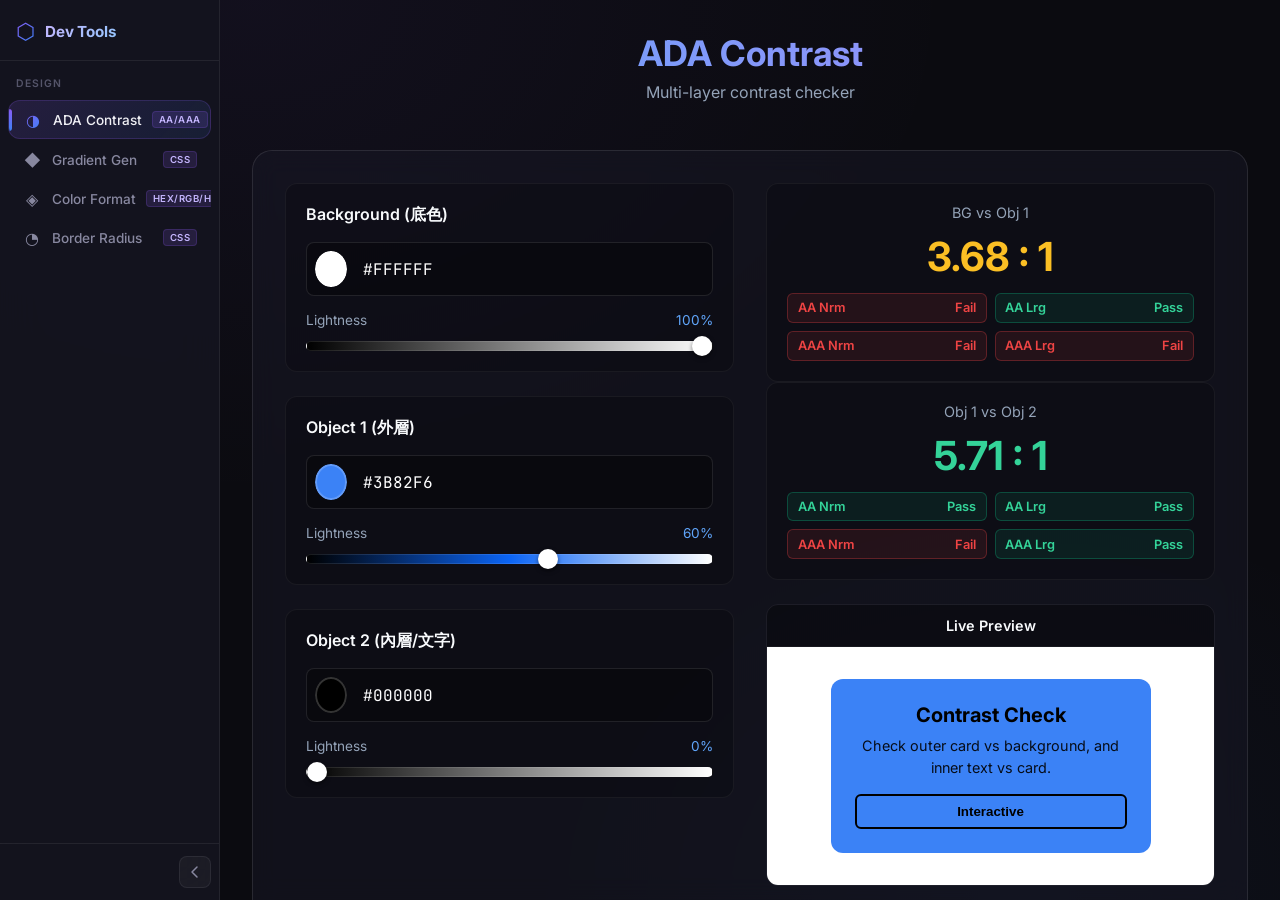
==== index.html @ 8259a1a2 "feat: Border Radius Editor - 4-corner editor with presets, link toggle, CSS output" ====
<!DOCTYPE html>
<html lang="zh-Hant">
<head>
  <meta charset="UTF-8">
  <meta name="viewport" content="width=device-width, initial-scale=1.0">
  <title>Dev Tools Hub</title>
  <meta name="description" content="開發者工具集合：ADA 對比度檢查、CSS 漸層產生器等實用工具">
  <link rel="preconnect" href="https://fonts.googleapis.com">
  <link rel="preconnect" href="https://fonts.gstatic.com" crossorigin>
  <link href="https://fonts.googleapis.com/css2?family=Inter:wght@400;500;600;700&family=JetBrains+Mono:wght@400;500&display=swap" rel="stylesheet">
  <link rel="stylesheet" href="style.css">
</head>
<body>
  <div class="layout">
    <!-- Sidebar -->
    <aside class="sidebar" id="sidebar">
      <div class="sidebar__brand">
        <span class="sidebar__brand-icon">⬡</span>
        <span class="sidebar__brand-name">Dev Tools</span>
      </div>

      <nav class="sidebar__nav" role="navigation" aria-label="工具選單">
        <div class="sidebar__section-label">Design</div>
        <button class="nav-item nav-item--active" data-tool="ada-contrast" role="tab" aria-selected="true">
          <span class="nav-item__icon">◑</span>
          <span class="nav-item__label">ADA Contrast</span>
          <span class="nav-item__badge">AA/AAA</span>
        </button>
        <button class="nav-item" data-tool="linear-gradient" role="tab" aria-selected="false">
          <span class="nav-item__icon">◆</span>
          <span class="nav-item__label">Gradient Gen</span>
          <span class="nav-item__badge">CSS</span>
        </button>
        <button class="nav-item" data-tool="color-format" role="tab" aria-selected="false">
          <span class="nav-item__icon">◈</span>
          <span class="nav-item__label">Color Format</span>
          <span class="nav-item__badge">HEX/RGB/HSL</span>
        </button>
        <button class="nav-item" data-tool="border-radius" role="tab" aria-selected="false">
          <span class="nav-item__icon">◔</span>
          <span class="nav-item__label">Border Radius</span>
          <span class="nav-item__badge">CSS</span>
        </button>
      </nav>

      <div class="sidebar__footer">
        <button class="sidebar__toggle" id="sidebar-toggle" title="收合側邊欄">
          <svg width="16" height="16" viewBox="0 0 16 16" fill="none">
            <path d="M10 3L5 8l5 5" stroke="currentColor" stroke-width="1.5" stroke-linecap="round" stroke-linejoin="round"/>
          </svg>
        </button>
      </div>
    </aside>

    <!-- Main Content -->
    <main class="main-content" id="main-content">
      <!-- Ada Contrast Tool -->
      <section class="tool-panel" id="panel-ada-contrast" role="tabpanel">
        <div id="ada-app"></div>
      </section>

      <!-- Linear Gradient Tool -->
      <section class="tool-panel hidden" id="panel-linear-gradient" role="tabpanel">
        <div id="gradient-app"></div>
      </section>

      <!-- Color Format Tool -->
      <section class="tool-panel hidden" id="panel-color-format" role="tabpanel">
        <div id="color-app"></div>
      </section>

      <!-- Border Radius Tool -->
      <section class="tool-panel hidden" id="panel-border-radius" role="tabpanel">
        <div id="border-radius-app"></div>
      </section>
    </main>
  </div>

  <script src="tools/ada-contrast.js"></script>
  <script src="tools/linear-gradient.js"></script>
  <script src="tools/color-format.js?v=20260414"></script>
  <script src="tools/border-radius.js"></script>
  <script src="app.js"></script>
</body>
</html>
---- style.css ----
/* ========================================
   CSS Variables & Reset
   ======================================== */
:root {
  --sidebar-width: 220px;
  --sidebar-collapsed-width: 64px;

  --bg-primary: #0b0b10;
  --bg-secondary: #13131c;
  --bg-card: rgba(20, 20, 32, 0.9);
  --bg-glass: rgba(255, 255, 255, 0.04);
  --bg-glass-hover: rgba(255, 255, 255, 0.07);

  --border-color: rgba(255, 255, 255, 0.07);
  --border-active: rgba(139, 92, 246, 0.5);

  --text-primary: #f0f0f5;
  --text-secondary: #8888a0;
  --text-muted: #55556a;

  --accent: #8b5cf6;
  --accent-glow: rgba(139, 92, 246, 0.2);
  --accent-2: #3b82f6;

  --radius-sm: 8px;
  --radius-md: 12px;
  --radius-lg: 16px;
  --radius-xl: 20px;

  --font-sans: 'Inter', -apple-system, BlinkMacSystemFont, sans-serif;
  --font-mono: 'JetBrains Mono', 'SF Mono', monospace;
  --transition: 0.2s cubic-bezier(0.4, 0, 0.2, 1);

  --sidebar-transition: 0.3s cubic-bezier(0.4, 0, 0.2, 1);
}

*, *::before, *::after {
  margin: 0;
  padding: 0;
  box-sizing: border-box;
}

html {
  font-size: 16px;
  -webkit-font-smoothing: antialiased;
}

body {
  font-family: var(--font-sans);
  background: var(--bg-primary);
  color: var(--text-primary);
  min-height: 100dvh;
  overflow: hidden;
  background-image:
    radial-gradient(ellipse 700px 500px at 20% 0%, rgba(139, 92, 246, 0.06), transparent),
    radial-gradient(ellipse 500px 400px at 80% 100%, rgba(59, 130, 246, 0.05), transparent);
}

/* ========================================
   Layout
   ======================================== */
.layout {
  display: flex;
  height: 100dvh;
  overflow: hidden;
}

/* ========================================
   Sidebar
   ======================================== */
.sidebar {
  width: var(--sidebar-width);
  flex-shrink: 0;
  background: var(--bg-card);
  border-right: 1px solid var(--border-color);
  display: flex;
  flex-direction: column;
  transition: width var(--sidebar-transition);
  overflow: hidden;
  backdrop-filter: blur(20px);
  position: relative;
  z-index: 10;
}

.sidebar.collapsed {
  width: var(--sidebar-collapsed-width);
}

/* Brand */
.sidebar__brand {
  display: flex;
  align-items: center;
  gap: 10px;
  padding: 20px 16px 18px;
  border-bottom: 1px solid var(--border-color);
  white-space: nowrap;
  overflow: hidden;
}

.sidebar__brand-icon {
  font-size: 1.4rem;
  flex-shrink: 0;
  background: linear-gradient(135deg, var(--accent), var(--accent-2));
  -webkit-background-clip: text;
  -webkit-text-fill-color: transparent;
  background-clip: text;
  line-height: 1;
}

.sidebar__brand-name {
  font-size: 0.95rem;
  font-weight: 700;
  letter-spacing: -0.01em;
  background: linear-gradient(135deg, #c4b5fd, #93c5fd);
  -webkit-background-clip: text;
  -webkit-text-fill-color: transparent;
  background-clip: text;
  transition: opacity var(--sidebar-transition);
}

.sidebar.collapsed .sidebar__brand-name {
  opacity: 0;
  pointer-events: none;
}

/* Nav */
.sidebar__nav {
  flex: 1;
  padding: 16px 8px;
  display: flex;
  flex-direction: column;
  gap: 2px;
  overflow: hidden;
}

.sidebar__section-label {
  font-size: 0.65rem;
  font-weight: 600;
  text-transform: uppercase;
  letter-spacing: 0.1em;
  color: var(--text-muted);
  padding: 0 8px 8px;
  white-space: nowrap;
  transition: opacity var(--sidebar-transition);
}

.sidebar.collapsed .sidebar__section-label {
  opacity: 0;
}

.nav-item {
  display: flex;
  align-items: center;
  gap: 10px;
  padding: 10px 14px;
  border: none;
  border-radius: var(--radius-md);
  background: transparent;
  color: var(--text-secondary);
  font-family: var(--font-sans);
  font-size: 0.85rem;
  font-weight: 500;
  cursor: pointer;
  text-align: left;
  transition: all var(--transition);
  white-space: nowrap;
  overflow: hidden;
  position: relative;
  width: 100%;
}

.nav-item:hover {
  color: var(--text-primary);
  background: var(--bg-glass-hover);
}

.nav-item--active {
  color: var(--text-primary);
  background: linear-gradient(135deg, rgba(139, 92, 246, 0.15), rgba(59, 130, 246, 0.1));
  border: 1px solid rgba(139, 92, 246, 0.2);
}

.nav-item--active::before {
  content: '';
  position: absolute;
  left: 0;
  top: 20%;
  height: 60%;
  width: 3px;
  background: linear-gradient(180deg, var(--accent), var(--accent-2));
  border-radius: 0 3px 3px 0;
}

.nav-item__icon {
  font-size: 1rem;
  flex-shrink: 0;
  width: 20px;
  text-align: center;
  line-height: 1;
}

.nav-item--active .nav-item__icon {
  background: linear-gradient(135deg, var(--accent), var(--accent-2));
  -webkit-background-clip: text;
  -webkit-text-fill-color: transparent;
  background-clip: text;
}

.nav-item__label {
  flex: 1;
  transition: opacity var(--sidebar-transition);
}

.sidebar.collapsed .nav-item__label {
  opacity: 0;
}

.nav-item__badge {
  font-size: 0.6rem;
  font-weight: 600;
  padding: 2px 6px;
  border-radius: 4px;
  background: rgba(139, 92, 246, 0.15);
  color: #c4b5fd;
  border: 1px solid rgba(139, 92, 246, 0.2);
  letter-spacing: 0.05em;
  flex-shrink: 0;
  transition: opacity var(--sidebar-transition);
}

.sidebar.collapsed .nav-item__badge {
  opacity: 0;
}

/* Tooltip for collapsed state */
.sidebar.collapsed .nav-item {
  /* Let flex layout handle the left-centering inherently via changed padding so overflow pushed right instead of left */
}

/* Footer */
.sidebar__footer {
  padding: 12px 8px;
  border-top: 1px solid var(--border-color);
  display: flex;
  justify-content: flex-end;
}

.sidebar.collapsed .sidebar__footer {
  justify-content: center;
}

.sidebar__toggle {
  display: flex;
  align-items: center;
  justify-content: center;
  width: 32px;
  height: 32px;
  border: 1px solid var(--border-color);
  border-radius: var(--radius-sm);
  background: var(--bg-glass);
  color: var(--text-secondary);
  cursor: pointer;
  transition: all var(--transition);
}

.sidebar__toggle:hover {
  color: var(--accent);
  border-color: var(--accent);
  background: var(--accent-glow);
}

.sidebar__toggle svg {
  transition: transform var(--sidebar-transition);
}

.sidebar.collapsed .sidebar__toggle svg {
  transform: rotate(180deg);
}

/* ========================================
   Main Content
   ======================================== */
.main-content {
  flex: 1;
  overflow: hidden;
  position: relative;
}

.tool-panel {
  position: absolute;
  inset: 0;
  overflow-y: auto;
  overflow-x: hidden;
  animation: fadeIn 0.25s ease;
}

.tool-panel.hidden {
  display: none;
}

@keyframes fadeIn {
  from { opacity: 0; transform: translateY(6px); }
  to   { opacity: 1; transform: translateY(0); }
}

/* ========================================
   Hidden
   ======================================== */
.hidden {
  display: none !important;
}

/* ========================================
   Scrollbar
   ======================================== */
::-webkit-scrollbar {
  width: 6px;
}
::-webkit-scrollbar-track {
  background: transparent;
}
::-webkit-scrollbar-thumb {
  background: rgba(255,255,255,0.1);
  border-radius: 3px;
}
::-webkit-scrollbar-thumb:hover {
  background: rgba(255,255,255,0.2);
}

/* ========================================
   Responsive
   ======================================== */
@media (max-width: 640px) {
  .sidebar {
    width: var(--sidebar-collapsed-width);
  }
  .sidebar__brand-name,
  .sidebar__section-label,
  .nav-item__label,
  .nav-item__badge {
    display: none;
  }
  .nav-item {
    justify-content: center;
  }
  .sidebar__footer {
    justify-content: center;
  }
}
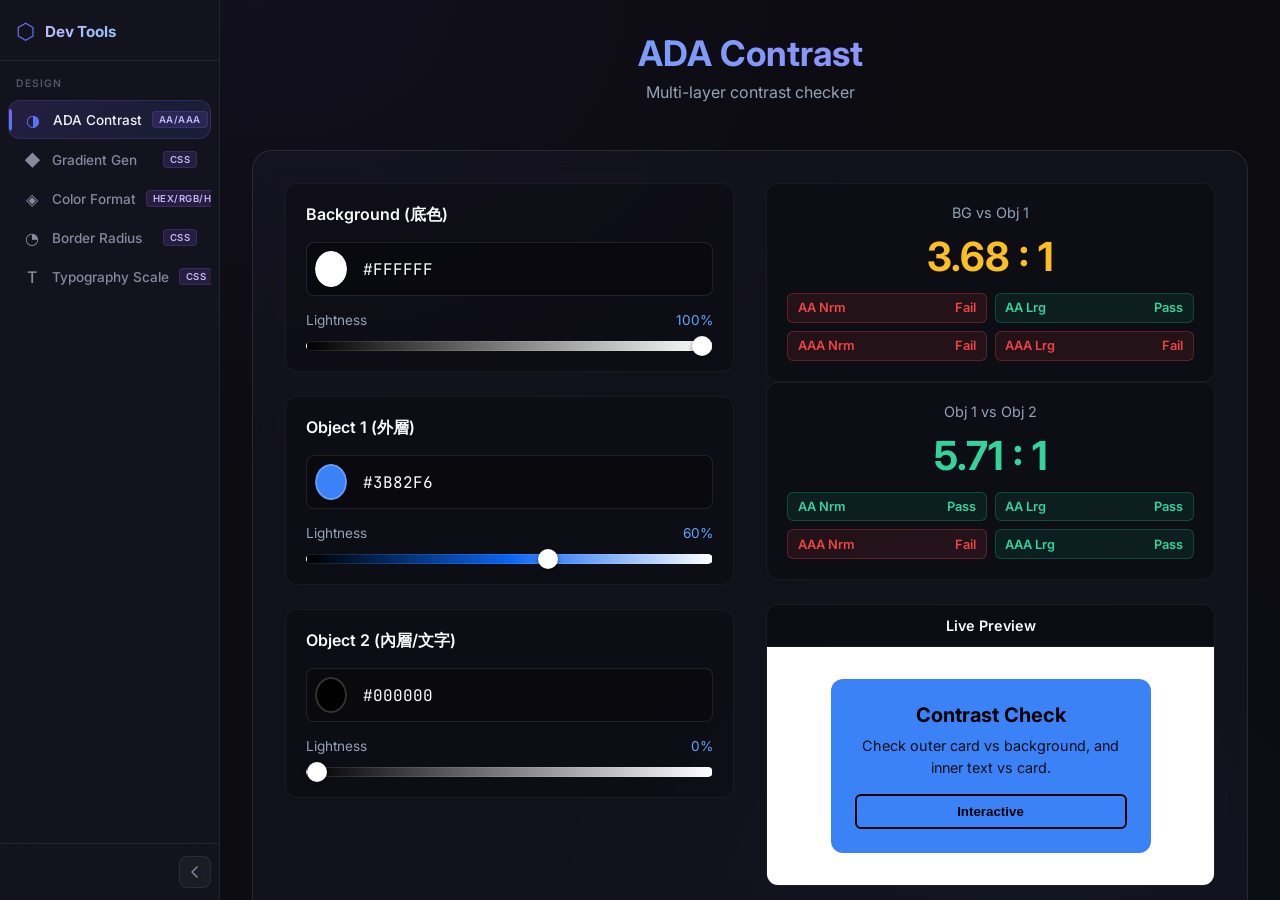
==== commit f4448aea: "feat: Typography Scale Generator - modular scale, ratio selector, CSS output" ====
--- a/index.html
+++ b/index.html
@@ -41,6 +41,11 @@
           <span class="nav-item__label">Border Radius</span>
           <span class="nav-item__badge">CSS</span>
         </button>
+        <button class="nav-item" data-tool="typography-scale" role="tab" aria-selected="false">
+          <span class="nav-item__icon">T</span>
+          <span class="nav-item__label">Typography Scale</span>
+          <span class="nav-item__badge">CSS</span>
+        </button>
       </nav>
 
       <div class="sidebar__footer">
@@ -73,6 +78,11 @@
       <section class="tool-panel hidden" id="panel-border-radius" role="tabpanel">
         <div id="border-radius-app"></div>
       </section>
+
+      <!-- Typography Scale Tool -->
+      <section class="tool-panel hidden" id="panel-typography-scale" role="tabpanel">
+        <div id="typography-scale-app"></div>
+      </section>
     </main>
   </div>
 
@@ -80,6 +90,7 @@
   <script src="tools/linear-gradient.js"></script>
   <script src="tools/color-format.js?v=20260414"></script>
   <script src="tools/border-radius.js"></script>
+  <script src="tools/typography-scale.js"></script>
   <script src="app.js"></script>
 </body>
 </html>
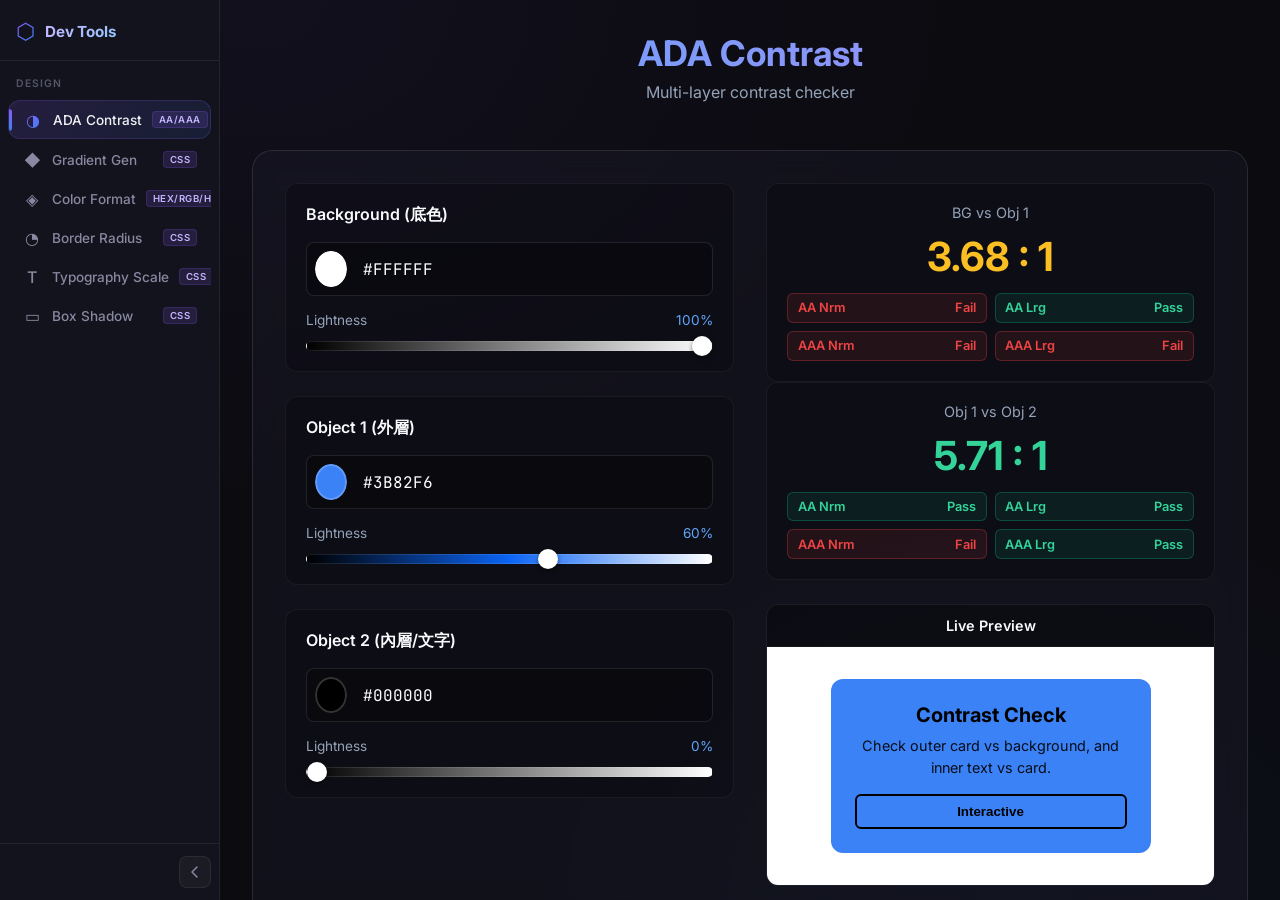
==== commit e97cf945: "feat: Box Shadow Generator - multi-layer shadows, 6 presets, inline controls, CSS output" ====
--- a/index.html
+++ b/index.html
@@ -46,6 +46,11 @@
           <span class="nav-item__label">Typography Scale</span>
           <span class="nav-item__badge">CSS</span>
         </button>
+        <button class="nav-item" data-tool="box-shadow" role="tab" aria-selected="false">
+          <span class="nav-item__icon">▭</span>
+          <span class="nav-item__label">Box Shadow</span>
+          <span class="nav-item__badge">CSS</span>
+        </button>
       </nav>
 
       <div class="sidebar__footer">
@@ -83,6 +88,11 @@
       <section class="tool-panel hidden" id="panel-typography-scale" role="tabpanel">
         <div id="typography-scale-app"></div>
       </section>
+
+      <!-- Box Shadow Tool -->
+      <section class="tool-panel hidden" id="panel-box-shadow" role="tabpanel">
+        <div id="box-shadow-app"></div>
+      </section>
     </main>
   </div>
 
@@ -91,6 +101,7 @@
   <script src="tools/color-format.js?v=20260414"></script>
   <script src="tools/border-radius.js"></script>
   <script src="tools/typography-scale.js"></script>
+  <script src="tools/box-shadow.js"></script>
   <script src="app.js"></script>
 </body>
 </html>
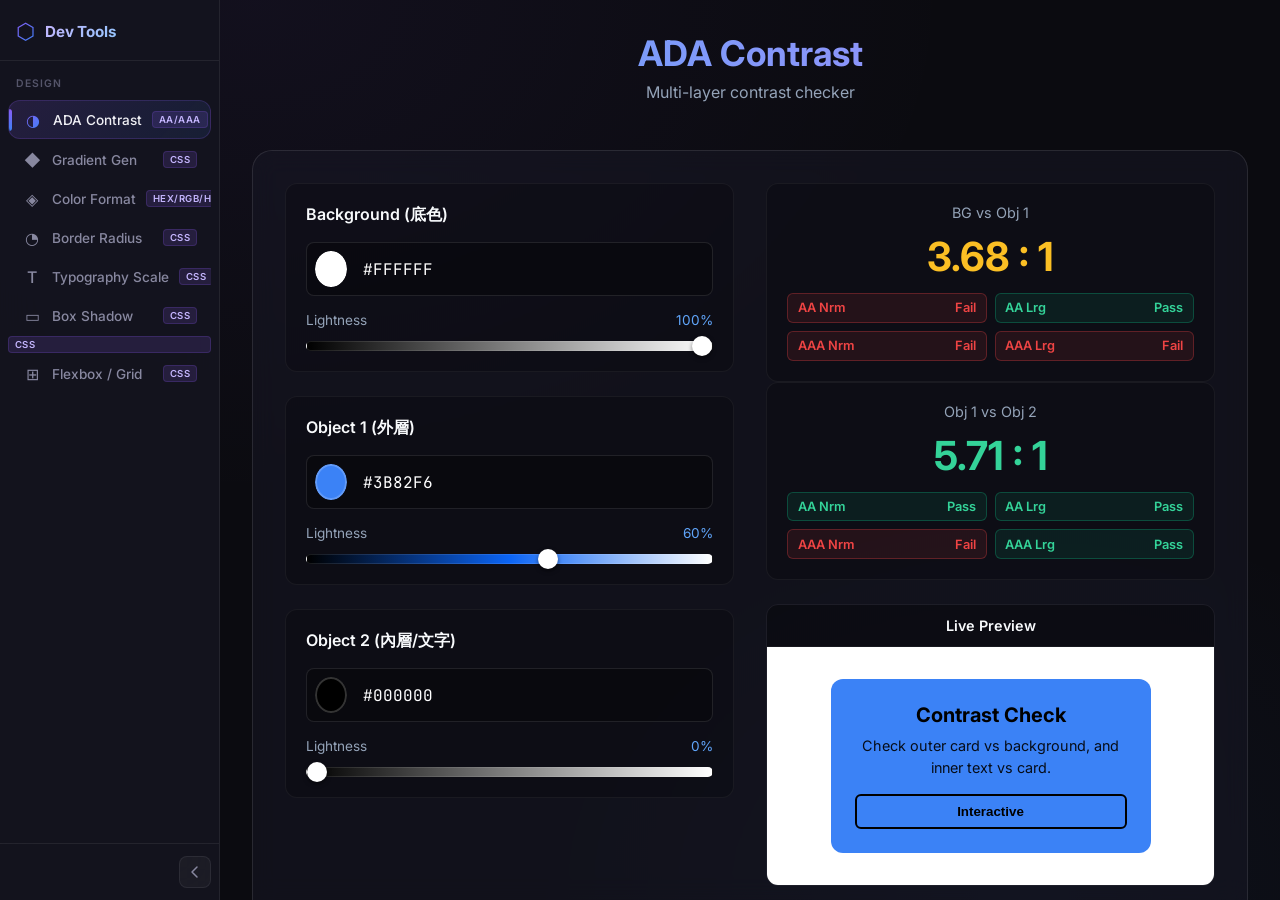
==== commit 12d0f0e0: "feat: Flexbox & Grid Generator - mode switch, container controls, item count, CSS output" ====
--- a/index.html
+++ b/index.html
@@ -51,6 +51,13 @@
           <span class="nav-item__label">Box Shadow</span>
           <span class="nav-item__badge">CSS</span>
         </button>
+          <span class="nav-item__badge">CSS</span>
+        </button>
+        <button class="nav-item" data-tool="flexbox-grid" role="tab" aria-selected="false">
+          <span class="nav-item__icon">⊞</span>
+          <span class="nav-item__label">Flexbox / Grid</span>
+          <span class="nav-item__badge">CSS</span>
+        </button>
       </nav>
 
       <div class="sidebar__footer">
@@ -93,6 +100,11 @@
       <section class="tool-panel hidden" id="panel-box-shadow" role="tabpanel">
         <div id="box-shadow-app"></div>
       </section>
+
+      <!-- Flexbox/Grid Tool -->
+      <section class="tool-panel hidden" id="panel-flexbox-grid" role="tabpanel">
+        <div id="flexbox-grid-app"></div>
+      </section>
     </main>
   </div>
 
@@ -102,6 +114,7 @@
   <script src="tools/border-radius.js"></script>
   <script src="tools/typography-scale.js"></script>
   <script src="tools/box-shadow.js"></script>
+  <script src="tools/flexbox-grid.js"></script>
   <script src="app.js"></script>
 </body>
 </html>
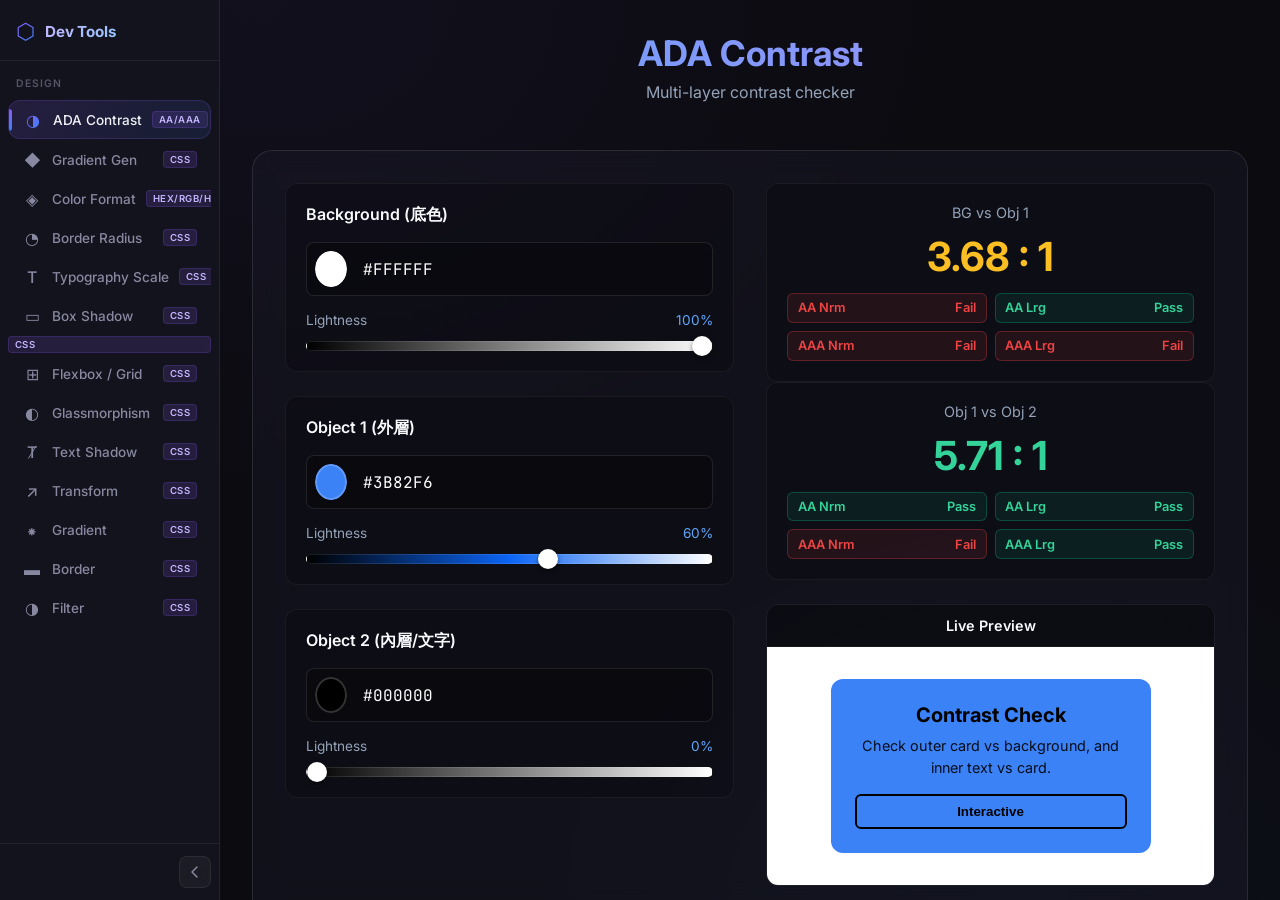
==== commit c8d481be: "feat: 6 new tools - Glassmorphism, Text Shadow, Transform, Gradient, Border, Filter" ====
--- a/index.html
+++ b/index.html
@@ -58,6 +58,36 @@
           <span class="nav-item__label">Flexbox / Grid</span>
           <span class="nav-item__badge">CSS</span>
         </button>
+        <button class="nav-item" data-tool="glassmorphism" role="tab" aria-selected="false">
+          <span class="nav-item__icon">◐</span>
+          <span class="nav-item__label">Glassmorphism</span>
+          <span class="nav-item__badge">CSS</span>
+        </button>
+        <button class="nav-item" data-tool="text-shadow" role="tab" aria-selected="false">
+          <span class="nav-item__icon">T̸</span>
+          <span class="nav-item__label">Text Shadow</span>
+          <span class="nav-item__badge">CSS</span>
+        </button>
+        <button class="nav-item" data-tool="transform" role="tab" aria-selected="false">
+          <span class="nav-item__icon">↗</span>
+          <span class="nav-item__label">Transform</span>
+          <span class="nav-item__badge">CSS</span>
+        </button>
+        <button class="nav-item" data-tool="gradient-advanced" role="tab" aria-selected="false">
+          <span class="nav-item__icon">⁕</span>
+          <span class="nav-item__label">Gradient</span>
+          <span class="nav-item__badge">CSS</span>
+        </button>
+        <button class="nav-item" data-tool="border" role="tab" aria-selected="false">
+          <span class="nav-item__icon">▬</span>
+          <span class="nav-item__label">Border</span>
+          <span class="nav-item__badge">CSS</span>
+        </button>
+        <button class="nav-item" data-tool="filter" role="tab" aria-selected="false">
+          <span class="nav-item__icon">◑</span>
+          <span class="nav-item__label">Filter</span>
+          <span class="nav-item__badge">CSS</span>
+        </button>
       </nav>
 
       <div class="sidebar__footer">
@@ -105,6 +135,36 @@
       <section class="tool-panel hidden" id="panel-flexbox-grid" role="tabpanel">
         <div id="flexbox-grid-app"></div>
       </section>
+
+      <!-- Glassmorphism Tool -->
+      <section class="tool-panel hidden" id="panel-glassmorphism" role="tabpanel">
+        <div id="glassmorphism-app"></div>
+      </section>
+
+      <!-- Text Shadow Tool -->
+      <section class="tool-panel hidden" id="panel-text-shadow" role="tabpanel">
+        <div id="text-shadow-app"></div>
+      </section>
+
+      <!-- Transform Tool -->
+      <section class="tool-panel hidden" id="panel-transform" role="tabpanel">
+        <div id="transform-app"></div>
+      </section>
+
+      <!-- Gradient Advanced Tool -->
+      <section class="tool-panel hidden" id="panel-gradient-advanced" role="tabpanel">
+        <div id="gradient-advanced-app"></div>
+      </section>
+
+      <!-- Border Tool -->
+      <section class="tool-panel hidden" id="panel-border" role="tabpanel">
+        <div id="border-app"></div>
+      </section>
+
+      <!-- Filter Tool -->
+      <section class="tool-panel hidden" id="panel-filter" role="tabpanel">
+        <div id="filter-app"></div>
+      </section>
     </main>
   </div>
 
@@ -115,6 +175,12 @@
   <script src="tools/typography-scale.js"></script>
   <script src="tools/box-shadow.js"></script>
   <script src="tools/flexbox-grid.js"></script>
+  <script src="tools/glassmorphism.js"></script>
+  <script src="tools/text-shadow.js"></script>
+  <script src="tools/transform.js"></script>
+  <script src="tools/gradient-advanced.js"></script>
+  <script src="tools/border.js"></script>
+  <script src="tools/filter.js"></script>
   <script src="app.js"></script>
 </body>
 </html>
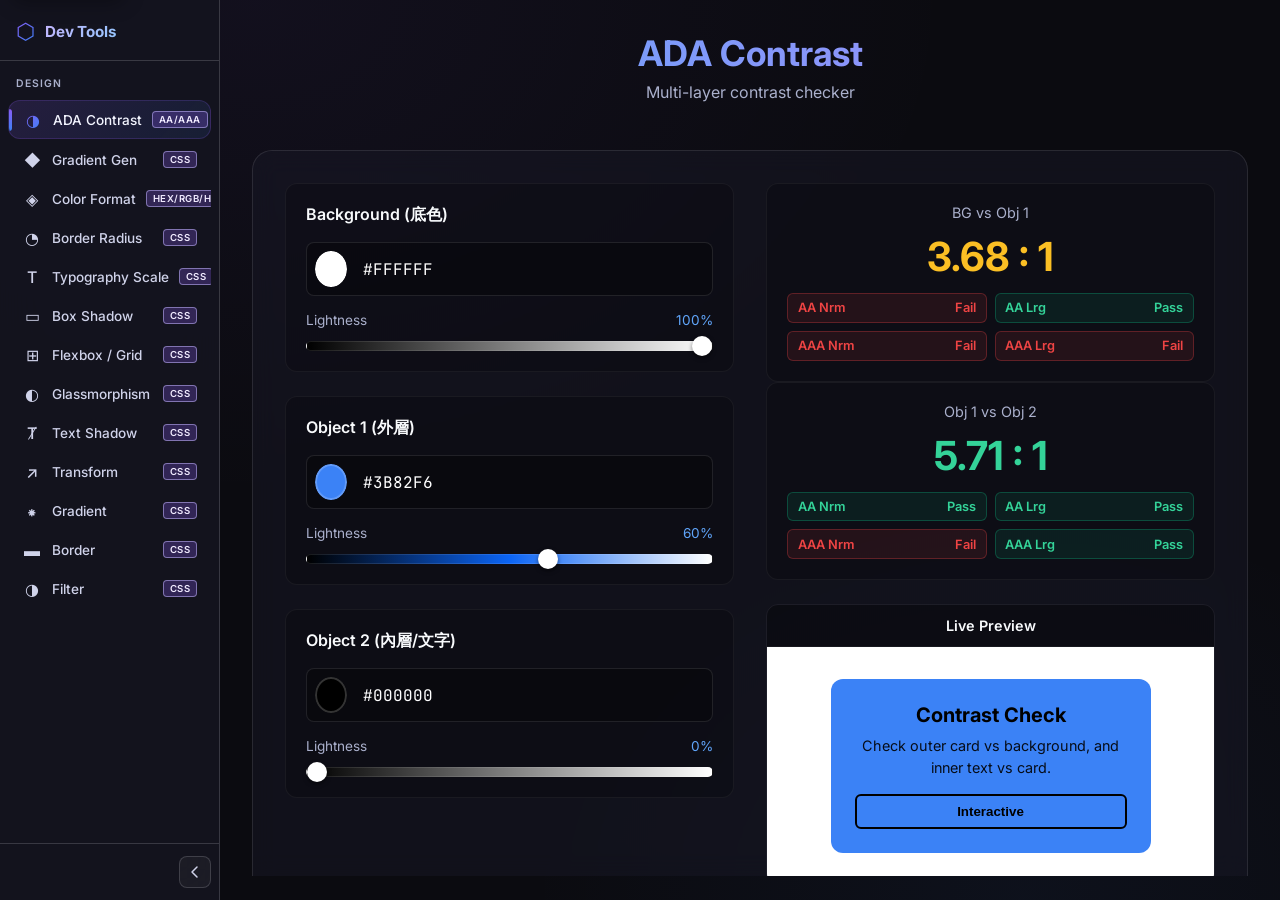
==== commit 9dd80fa1: "feat: WCAG 2.1 AA accessibility overhaul across all 13 tools 第一輪（共用層）：tablist roving tabindex、skip-l" ====
--- a/index.html
+++ b/index.html
@@ -11,6 +11,8 @@
   <link rel="stylesheet" href="style.css">
 </head>
 <body>
+  <a class="skip-link" href="#main-content">跳到主要內容</a>
+  <h1 class="sr-only">Dev Tools Hub 開發工具集合</h1>
   <div class="layout">
     <!-- Sidebar -->
     <aside class="sidebar" id="sidebar">
@@ -19,71 +21,69 @@
         <span class="sidebar__brand-name">Dev Tools</span>
       </div>
 
-      <nav class="sidebar__nav" role="navigation" aria-label="工具選單">
+      <nav class="sidebar__nav" role="tablist" aria-label="工具選單" aria-orientation="vertical">
         <div class="sidebar__section-label">Design</div>
-        <button class="nav-item nav-item--active" data-tool="ada-contrast" role="tab" aria-selected="true">
+        <button class="nav-item nav-item--active" data-tool="ada-contrast" id="tab-ada-contrast" role="tab" aria-selected="true" aria-controls="panel-ada-contrast" tabindex="0">
           <span class="nav-item__icon">◑</span>
           <span class="nav-item__label">ADA Contrast</span>
           <span class="nav-item__badge">AA/AAA</span>
         </button>
-        <button class="nav-item" data-tool="linear-gradient" role="tab" aria-selected="false">
+        <button class="nav-item" data-tool="linear-gradient" id="tab-linear-gradient" role="tab" aria-selected="false" aria-controls="panel-linear-gradient" tabindex="-1">
           <span class="nav-item__icon">◆</span>
           <span class="nav-item__label">Gradient Gen</span>
           <span class="nav-item__badge">CSS</span>
         </button>
-        <button class="nav-item" data-tool="color-format" role="tab" aria-selected="false">
+        <button class="nav-item" data-tool="color-format" id="tab-color-format" role="tab" aria-selected="false" aria-controls="panel-color-format" tabindex="-1">
           <span class="nav-item__icon">◈</span>
           <span class="nav-item__label">Color Format</span>
           <span class="nav-item__badge">HEX/RGB/HSL</span>
         </button>
-        <button class="nav-item" data-tool="border-radius" role="tab" aria-selected="false">
+        <button class="nav-item" data-tool="border-radius" id="tab-border-radius" role="tab" aria-selected="false" aria-controls="panel-border-radius" tabindex="-1">
           <span class="nav-item__icon">◔</span>
           <span class="nav-item__label">Border Radius</span>
           <span class="nav-item__badge">CSS</span>
         </button>
-        <button class="nav-item" data-tool="typography-scale" role="tab" aria-selected="false">
+        <button class="nav-item" data-tool="typography-scale" id="tab-typography-scale" role="tab" aria-selected="false" aria-controls="panel-typography-scale" tabindex="-1">
           <span class="nav-item__icon">T</span>
           <span class="nav-item__label">Typography Scale</span>
           <span class="nav-item__badge">CSS</span>
         </button>
-        <button class="nav-item" data-tool="box-shadow" role="tab" aria-selected="false">
+        <button class="nav-item" data-tool="box-shadow" id="tab-box-shadow" role="tab" aria-selected="false" aria-controls="panel-box-shadow" tabindex="-1">
           <span class="nav-item__icon">▭</span>
           <span class="nav-item__label">Box Shadow</span>
           <span class="nav-item__badge">CSS</span>
         </button>
-          <span class="nav-item__badge">CSS</span>
-        </button>
-        <button class="nav-item" data-tool="flexbox-grid" role="tab" aria-selected="false">
+        <button class="nav-item" data-tool="flexbox-grid" id="tab-flexbox-grid" role="tab" aria-selected="false" aria-controls="panel-flexbox-grid" tabindex="-1">
           <span class="nav-item__icon">⊞</span>
           <span class="nav-item__label">Flexbox / Grid</span>
           <span class="nav-item__badge">CSS</span>
         </button>
-        <button class="nav-item" data-tool="glassmorphism" role="tab" aria-selected="false">
+        <button class="nav-item" data-tool="glassmorphism" id="tab-glassmorphism" role="tab" aria-selected="false" aria-controls="panel-glassmorphism" tabindex="-1">
           <span class="nav-item__icon">◐</span>
           <span class="nav-item__label">Glassmorphism</span>
           <span class="nav-item__badge">CSS</span>
         </button>
-        <button class="nav-item" data-tool="text-shadow" role="tab" aria-selected="false">
+        <button class="nav-item" data-tool="text-shadow" id="tab-text-shadow" role="tab" aria-selected="false" aria-controls="panel-text-shadow" tabindex="-1">
           <span class="nav-item__icon">T̸</span>
           <span class="nav-item__label">Text Shadow</span>
           <span class="nav-item__badge">CSS</span>
         </button>
-        <button class="nav-item" data-tool="transform" role="tab" aria-selected="false">
+        <button class="nav-item" data-tool="transform" id="tab-transform" role="tab" aria-selected="false" aria-controls="panel-transform" tabindex="-1">
           <span class="nav-item__icon">↗</span>
           <span class="nav-item__label">Transform</span>
           <span class="nav-item__badge">CSS</span>
         </button>
-        <button class="nav-item" data-tool="gradient-advanced" role="tab" aria-selected="false">
+        <button class="nav-item" data-tool="gradient-advanced" id="tab-gradient-advanced" role="tab" aria-selected="false" aria-controls="panel-gradient-advanced" tabindex="-1">
           <span class="nav-item__icon">⁕</span>
           <span class="nav-item__label">Gradient</span>
           <span class="nav-item__badge">CSS</span>
         </button>
-        <button class="nav-item" data-tool="border" role="tab" aria-selected="false">
+        <button class="nav-item" data-tool="border" id="tab-border" role="tab" aria-selected="false" aria-controls="panel-border" tabindex="-1">
           <span class="nav-item__icon">▬</span>
           <span class="nav-item__label">Border</span>
           <span class="nav-item__badge">CSS</span>
         </button>
-        <button class="nav-item" data-tool="filter" role="tab" aria-selected="false">
+        <button class="nav-item" data-tool="filter" id="tab-filter" role="tab" aria-selected="false" aria-controls="panel-filter" tabindex="-1">
           <span class="nav-item__icon">◑</span>
           <span class="nav-item__label">Filter</span>
           <span class="nav-item__badge">CSS</span>
@@ -100,69 +100,82 @@
     </aside>
 
     <!-- Main Content -->
-    <main class="main-content" id="main-content">
+    <main class="main-content" id="main-content" aria-label="工具面板">
       <!-- Ada Contrast Tool -->
-      <section class="tool-panel" id="panel-ada-contrast" role="tabpanel">
+      <section class="tool-panel" id="panel-ada-contrast" role="tabpanel" aria-labelledby="tab-ada-contrast">
+        <h2 class="sr-only">ADA Contrast</h2>
         <div id="ada-app"></div>
       </section>
 
       <!-- Linear Gradient Tool -->
-      <section class="tool-panel hidden" id="panel-linear-gradient" role="tabpanel">
+      <section class="tool-panel hidden" id="panel-linear-gradient" role="tabpanel" aria-labelledby="tab-linear-gradient" hidden>
+        <h2 class="sr-only">Gradient Gen</h2>
         <div id="gradient-app"></div>
       </section>
 
       <!-- Color Format Tool -->
-      <section class="tool-panel hidden" id="panel-color-format" role="tabpanel">
+      <section class="tool-panel hidden" id="panel-color-format" role="tabpanel" aria-labelledby="tab-color-format" hidden>
+        <h2 class="sr-only">Color Format</h2>
         <div id="color-app"></div>
       </section>
 
       <!-- Border Radius Tool -->
-      <section class="tool-panel hidden" id="panel-border-radius" role="tabpanel">
+      <section class="tool-panel hidden" id="panel-border-radius" role="tabpanel" aria-labelledby="tab-border-radius" hidden>
+        <h2 class="sr-only">Border Radius</h2>
         <div id="border-radius-app"></div>
       </section>
 
       <!-- Typography Scale Tool -->
-      <section class="tool-panel hidden" id="panel-typography-scale" role="tabpanel">
+      <section class="tool-panel hidden" id="panel-typography-scale" role="tabpanel" aria-labelledby="tab-typography-scale" hidden>
+        <h2 class="sr-only">Typography Scale</h2>
         <div id="typography-scale-app"></div>
       </section>
 
       <!-- Box Shadow Tool -->
-      <section class="tool-panel hidden" id="panel-box-shadow" role="tabpanel">
+      <section class="tool-panel hidden" id="panel-box-shadow" role="tabpanel" aria-labelledby="tab-box-shadow" hidden>
+        <h2 class="sr-only">Box Shadow</h2>
         <div id="box-shadow-app"></div>
       </section>
 
       <!-- Flexbox/Grid Tool -->
-      <section class="tool-panel hidden" id="panel-flexbox-grid" role="tabpanel">
+      <section class="tool-panel hidden" id="panel-flexbox-grid" role="tabpanel" aria-labelledby="tab-flexbox-grid" hidden>
+        <h2 class="sr-only">Flexbox Grid</h2>
         <div id="flexbox-grid-app"></div>
       </section>
 
       <!-- Glassmorphism Tool -->
-      <section class="tool-panel hidden" id="panel-glassmorphism" role="tabpanel">
+      <section class="tool-panel hidden" id="panel-glassmorphism" role="tabpanel" aria-labelledby="tab-glassmorphism" hidden>
+        <h2 class="sr-only">Glassmorphism</h2>
         <div id="glassmorphism-app"></div>
       </section>
 
       <!-- Text Shadow Tool -->
-      <section class="tool-panel hidden" id="panel-text-shadow" role="tabpanel">
+      <section class="tool-panel hidden" id="panel-text-shadow" role="tabpanel" aria-labelledby="tab-text-shadow" hidden>
+        <h2 class="sr-only">Text Shadow</h2>
         <div id="text-shadow-app"></div>
       </section>
 
       <!-- Transform Tool -->
-      <section class="tool-panel hidden" id="panel-transform" role="tabpanel">
+      <section class="tool-panel hidden" id="panel-transform" role="tabpanel" aria-labelledby="tab-transform" hidden>
+        <h2 class="sr-only">Transform</h2>
         <div id="transform-app"></div>
       </section>
 
       <!-- Gradient Advanced Tool -->
-      <section class="tool-panel hidden" id="panel-gradient-advanced" role="tabpanel">
+      <section class="tool-panel hidden" id="panel-gradient-advanced" role="tabpanel" aria-labelledby="tab-gradient-advanced" hidden>
+        <h2 class="sr-only">Gradient</h2>
         <div id="gradient-advanced-app"></div>
       </section>
 
       <!-- Border Tool -->
-      <section class="tool-panel hidden" id="panel-border" role="tabpanel">
+      <section class="tool-panel hidden" id="panel-border" role="tabpanel" aria-labelledby="tab-border" hidden>
+        <h2 class="sr-only">Border</h2>
         <div id="border-app"></div>
       </section>
 
       <!-- Filter Tool -->
-      <section class="tool-panel hidden" id="panel-filter" role="tabpanel">
+      <section class="tool-panel hidden" id="panel-filter" role="tabpanel" aria-labelledby="tab-filter" hidden>
+        <h2 class="sr-only">Filter</h2>
         <div id="filter-app"></div>
       </section>
     </main>
--- a/style.css
+++ b/style.css
@@ -11,12 +11,12 @@
   --bg-glass: rgba(255, 255, 255, 0.04);
   --bg-glass-hover: rgba(255, 255, 255, 0.07);
 
-  --border-color: rgba(255, 255, 255, 0.07);
+  --border-color: rgba(255, 255, 255, 0.16);
   --border-active: rgba(139, 92, 246, 0.5);
 
-  --text-primary: #f0f0f5;
-  --text-secondary: #8888a0;
-  --text-muted: #55556a;
+  --text-primary: #f3f5ff;
+  --text-secondary: #d0d3ea;
+  --text-muted: #aab0cc;
 
   --accent: #8b5cf6;
   --accent-glow: rgba(139, 92, 246, 0.2);
@@ -54,6 +54,37 @@
   background-image:
     radial-gradient(ellipse 700px 500px at 20% 0%, rgba(139, 92, 246, 0.06), transparent),
     radial-gradient(ellipse 500px 400px at 80% 100%, rgba(59, 130, 246, 0.05), transparent);
+}
+
+.sr-only {
+  position: absolute;
+  width: 1px;
+  height: 1px;
+  padding: 0;
+  margin: -1px;
+  overflow: hidden;
+  clip: rect(0, 0, 0, 0);
+  white-space: nowrap;
+  border: 0;
+}
+
+.skip-link {
+  position: absolute;
+  top: -44px;
+  left: 12px;
+  z-index: 999;
+  background: linear-gradient(135deg, var(--accent), var(--accent-2));
+  color: #ffffff;
+  font-size: 0.85rem;
+  font-weight: 700;
+  padding: 10px 14px;
+  border-radius: 10px;
+  text-decoration: none;
+  box-shadow: 0 8px 20px rgba(0, 0, 0, 0.35);
+}
+
+.skip-link:focus {
+  top: 10px;
 }
 
 /* ========================================
@@ -130,7 +161,8 @@
   display: flex;
   flex-direction: column;
   gap: 2px;
-  overflow: hidden;
+  overflow-y: auto;
+  overflow-x: hidden;
 }
 
 .sidebar__section-label {
@@ -169,6 +201,18 @@
   width: 100%;
 }
 
+.nav-item:focus-visible,
+.sidebar__toggle:focus-visible,
+button:focus-visible,
+input:focus-visible,
+select:focus-visible,
+textarea:focus-visible,
+a:focus-visible {
+  outline: 2px solid #ffffff;
+  outline-offset: 2px;
+  box-shadow: 0 0 0 3px rgba(59, 130, 246, 0.45);
+}
+
 .nav-item:hover {
   color: var(--text-primary);
   background: var(--bg-glass-hover);
@@ -220,9 +264,9 @@
   font-weight: 600;
   padding: 2px 6px;
   border-radius: 4px;
-  background: rgba(139, 92, 246, 0.15);
-  color: #c4b5fd;
-  border: 1px solid rgba(139, 92, 246, 0.2);
+  background: rgba(139, 92, 246, 0.26);
+  color: #f1ebff;
+  border: 1px solid rgba(196, 181, 253, 0.55);
   letter-spacing: 0.05em;
   flex-shrink: 0;
   transition: opacity var(--sidebar-transition);
@@ -292,6 +336,7 @@
   overflow-y: auto;
   overflow-x: hidden;
   animation: fadeIn 0.25s ease;
+  padding-bottom: 24px;
 }
 
 .tool-panel.hidden {
@@ -347,3 +392,11 @@
     justify-content: center;
   }
 }
+
+@media (prefers-reduced-motion: reduce) {
+  *, *::before, *::after {
+    animation: none !important;
+    transition: none !important;
+    scroll-behavior: auto !important;
+  }
+}
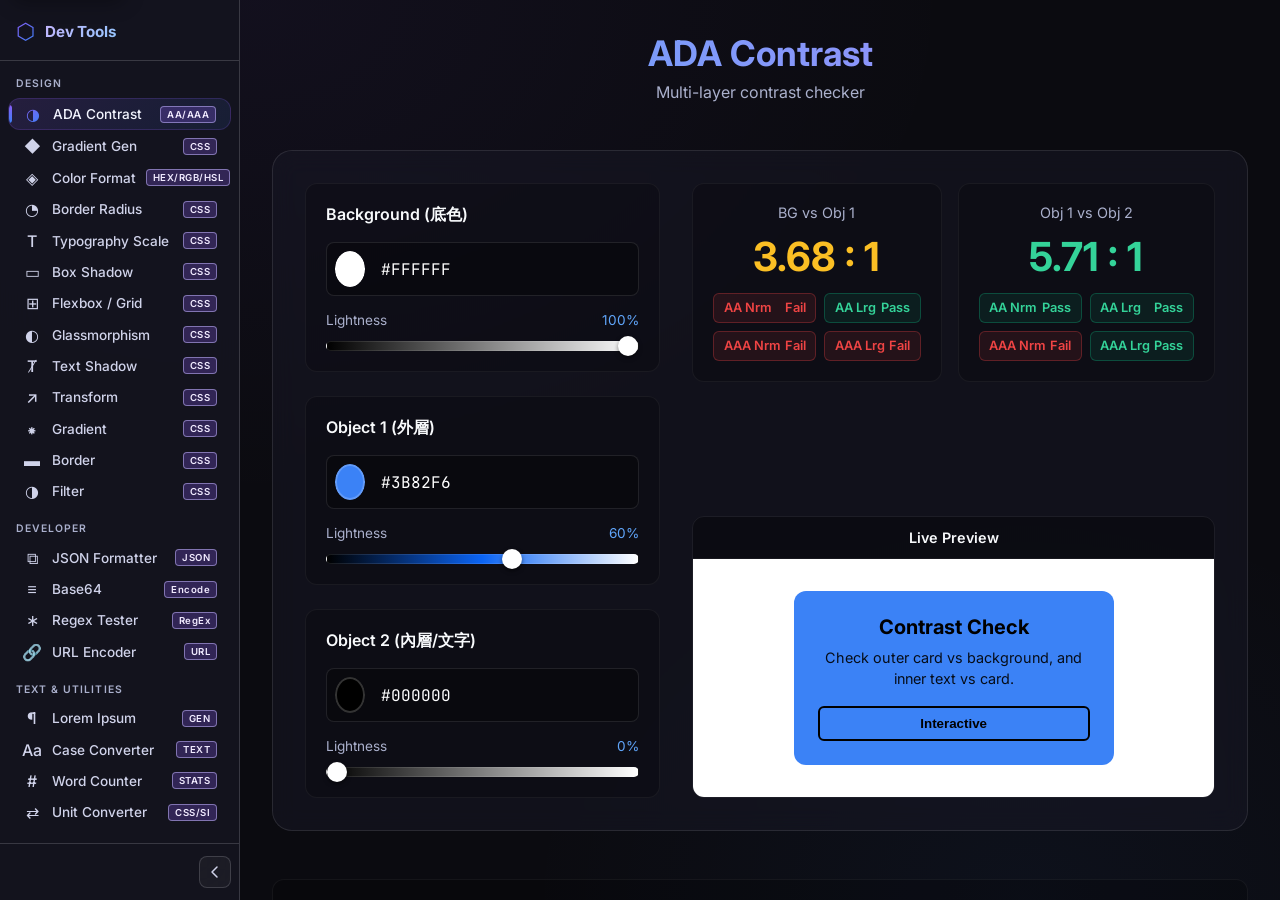
==== commit 7afc1bd4: "feat: 8 new tools + layout overhaul across all tools New tools added (3 categories): - Developer: JS" ====
--- a/index.html
+++ b/index.html
@@ -88,6 +88,50 @@
           <span class="nav-item__label">Filter</span>
           <span class="nav-item__badge">CSS</span>
         </button>
+
+        <div class="sidebar__section-label">Developer</div>
+        <button class="nav-item" data-tool="json-formatter" id="tab-json-formatter" role="tab" aria-selected="false" aria-controls="panel-json-formatter" tabindex="-1">
+          <span class="nav-item__icon">⧉</span>
+          <span class="nav-item__label">JSON Formatter</span>
+          <span class="nav-item__badge">JSON</span>
+        </button>
+        <button class="nav-item" data-tool="base64" id="tab-base64" role="tab" aria-selected="false" aria-controls="panel-base64" tabindex="-1">
+          <span class="nav-item__icon">≡</span>
+          <span class="nav-item__label">Base64</span>
+          <span class="nav-item__badge">Encode</span>
+        </button>
+        <button class="nav-item" data-tool="regex-tester" id="tab-regex-tester" role="tab" aria-selected="false" aria-controls="panel-regex-tester" tabindex="-1">
+          <span class="nav-item__icon">∗</span>
+          <span class="nav-item__label">Regex Tester</span>
+          <span class="nav-item__badge">RegEx</span>
+        </button>
+        <button class="nav-item" data-tool="url-encoder" id="tab-url-encoder" role="tab" aria-selected="false" aria-controls="panel-url-encoder" tabindex="-1">
+          <span class="nav-item__icon">🔗</span>
+          <span class="nav-item__label">URL Encoder</span>
+          <span class="nav-item__badge">URL</span>
+        </button>
+
+        <div class="sidebar__section-label">Text &amp; Utilities</div>
+        <button class="nav-item" data-tool="lorem-ipsum" id="tab-lorem-ipsum" role="tab" aria-selected="false" aria-controls="panel-lorem-ipsum" tabindex="-1">
+          <span class="nav-item__icon">¶</span>
+          <span class="nav-item__label">Lorem Ipsum</span>
+          <span class="nav-item__badge">GEN</span>
+        </button>
+        <button class="nav-item" data-tool="case-converter" id="tab-case-converter" role="tab" aria-selected="false" aria-controls="panel-case-converter" tabindex="-1">
+          <span class="nav-item__icon">Aa</span>
+          <span class="nav-item__label">Case Converter</span>
+          <span class="nav-item__badge">TEXT</span>
+        </button>
+        <button class="nav-item" data-tool="word-counter" id="tab-word-counter" role="tab" aria-selected="false" aria-controls="panel-word-counter" tabindex="-1">
+          <span class="nav-item__icon">#</span>
+          <span class="nav-item__label">Word Counter</span>
+          <span class="nav-item__badge">STATS</span>
+        </button>
+        <button class="nav-item" data-tool="unit-converter" id="tab-unit-converter" role="tab" aria-selected="false" aria-controls="panel-unit-converter" tabindex="-1">
+          <span class="nav-item__icon">⇄</span>
+          <span class="nav-item__label">Unit Converter</span>
+          <span class="nav-item__badge">CSS/SI</span>
+        </button>
       </nav>
 
       <div class="sidebar__footer">
@@ -177,6 +221,54 @@
       <section class="tool-panel hidden" id="panel-filter" role="tabpanel" aria-labelledby="tab-filter" hidden>
         <h2 class="sr-only">Filter</h2>
         <div id="filter-app"></div>
+      </section>
+
+      <!-- JSON Formatter Tool -->
+      <section class="tool-panel hidden" id="panel-json-formatter" role="tabpanel" aria-labelledby="tab-json-formatter" hidden>
+        <h2 class="sr-only">JSON Formatter</h2>
+        <div id="json-formatter-app"></div>
+      </section>
+
+      <!-- Base64 Tool -->
+      <section class="tool-panel hidden" id="panel-base64" role="tabpanel" aria-labelledby="tab-base64" hidden>
+        <h2 class="sr-only">Base64 Converter</h2>
+        <div id="base64-app"></div>
+      </section>
+
+      <!-- Regex Tester Tool -->
+      <section class="tool-panel hidden" id="panel-regex-tester" role="tabpanel" aria-labelledby="tab-regex-tester" hidden>
+        <h2 class="sr-only">Regex Tester</h2>
+        <div id="regex-tester-app"></div>
+      </section>
+
+      <!-- URL Encoder Tool -->
+      <section class="tool-panel hidden" id="panel-url-encoder" role="tabpanel" aria-labelledby="tab-url-encoder" hidden>
+        <h2 class="sr-only">URL Encoder</h2>
+        <div id="url-encoder-app"></div>
+      </section>
+
+      <!-- Lorem Ipsum Tool -->
+      <section class="tool-panel hidden" id="panel-lorem-ipsum" role="tabpanel" aria-labelledby="tab-lorem-ipsum" hidden>
+        <h2 class="sr-only">Lorem Ipsum</h2>
+        <div id="lorem-ipsum-app"></div>
+      </section>
+
+      <!-- Case Converter Tool -->
+      <section class="tool-panel hidden" id="panel-case-converter" role="tabpanel" aria-labelledby="tab-case-converter" hidden>
+        <h2 class="sr-only">Case Converter</h2>
+        <div id="case-converter-app"></div>
+      </section>
+
+      <!-- Word Counter Tool -->
+      <section class="tool-panel hidden" id="panel-word-counter" role="tabpanel" aria-labelledby="tab-word-counter" hidden>
+        <h2 class="sr-only">Word Counter</h2>
+        <div id="word-counter-app"></div>
+      </section>
+
+      <!-- Unit Converter Tool -->
+      <section class="tool-panel hidden" id="panel-unit-converter" role="tabpanel" aria-labelledby="tab-unit-converter" hidden>
+        <h2 class="sr-only">Unit Converter</h2>
+        <div id="unit-converter-app"></div>
       </section>
     </main>
   </div>
@@ -194,6 +286,14 @@
   <script src="tools/gradient-advanced.js"></script>
   <script src="tools/border.js"></script>
   <script src="tools/filter.js"></script>
+  <script src="tools/json-formatter.js"></script>
+  <script src="tools/base64.js"></script>
+  <script src="tools/regex-tester.js"></script>
+  <script src="tools/url-encoder.js"></script>
+  <script src="tools/lorem-ipsum.js"></script>
+  <script src="tools/case-converter.js"></script>
+  <script src="tools/word-counter.js"></script>
+  <script src="tools/unit-converter.js"></script>
   <script src="app.js"></script>
 </body>
 </html>
--- a/style.css
+++ b/style.css
@@ -2,7 +2,7 @@
    CSS Variables & Reset
    ======================================== */
 :root {
-  --sidebar-width: 220px;
+  --sidebar-width: 240px;
   --sidebar-collapsed-width: 64px;
 
   --bg-primary: #0b0b10;
@@ -171,9 +171,13 @@
   text-transform: uppercase;
   letter-spacing: 0.1em;
   color: var(--text-muted);
-  padding: 0 8px 8px;
+  padding: 14px 8px 6px;
   white-space: nowrap;
   transition: opacity var(--sidebar-transition);
+}
+
+.sidebar__nav > .sidebar__section-label:first-child {
+  padding-top: 0;
 }
 
 .sidebar.collapsed .sidebar__section-label {
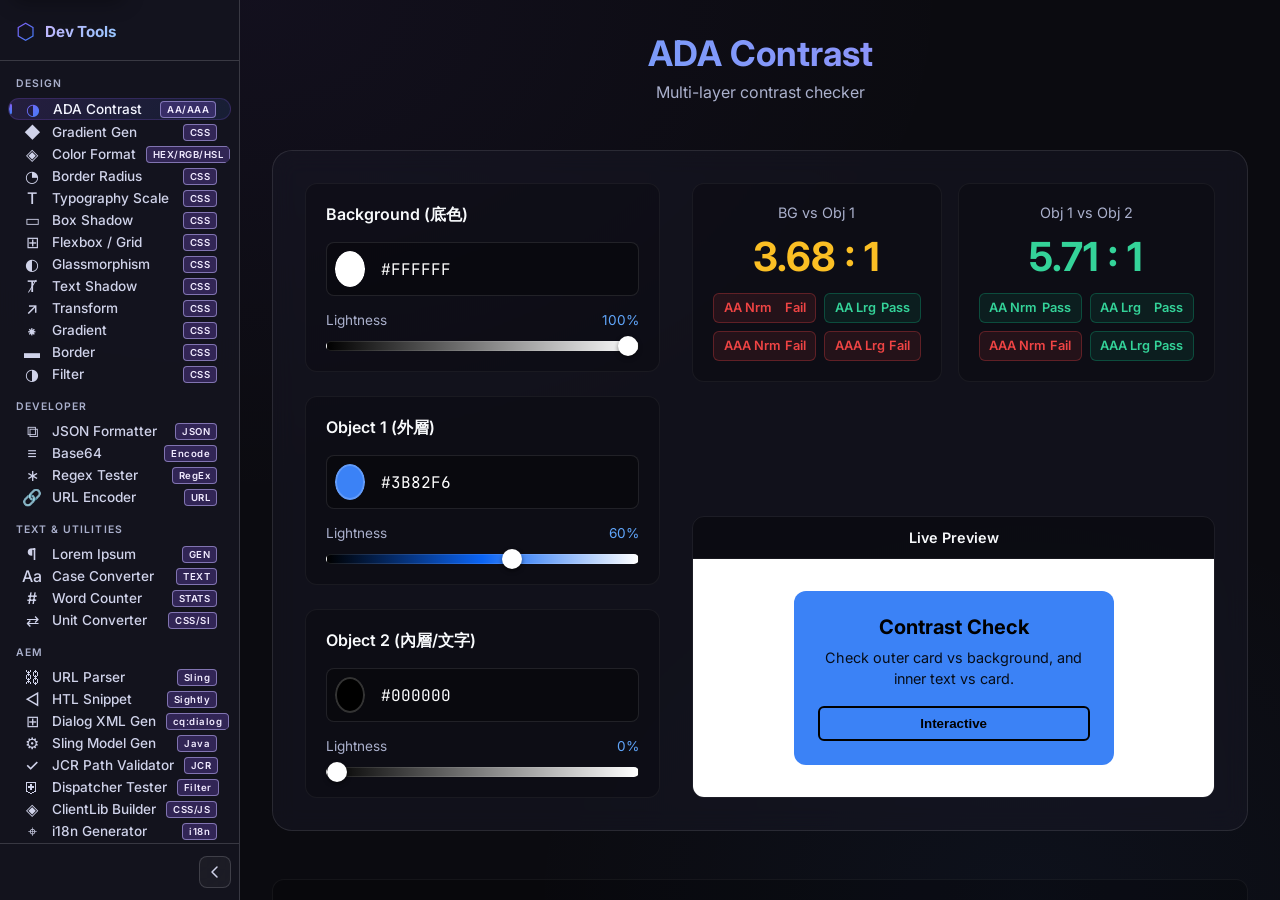
==== commit d8ac0320: "feat: add AEM developer tools category with 8 tools New AEM section in sidebar with: - AEM URL Parse" ====
--- a/index.html
+++ b/index.html
@@ -132,6 +132,48 @@
           <span class="nav-item__label">Unit Converter</span>
           <span class="nav-item__badge">CSS/SI</span>
         </button>
+
+        <div class="sidebar__section-label">AEM</div>
+        <button class="nav-item" data-tool="aem-url-parser" id="tab-aem-url-parser" role="tab" aria-selected="false" aria-controls="panel-aem-url-parser" tabindex="-1">
+          <span class="nav-item__icon">⛓</span>
+          <span class="nav-item__label">URL Parser</span>
+          <span class="nav-item__badge">Sling</span>
+        </button>
+        <button class="nav-item" data-tool="htl-snippet" id="tab-htl-snippet" role="tab" aria-selected="false" aria-controls="panel-htl-snippet" tabindex="-1">
+          <span class="nav-item__icon">◁</span>
+          <span class="nav-item__label">HTL Snippet</span>
+          <span class="nav-item__badge">Sightly</span>
+        </button>
+        <button class="nav-item" data-tool="dialog-xml-gen" id="tab-dialog-xml-gen" role="tab" aria-selected="false" aria-controls="panel-dialog-xml-gen" tabindex="-1">
+          <span class="nav-item__icon">⊞</span>
+          <span class="nav-item__label">Dialog XML Gen</span>
+          <span class="nav-item__badge">cq:dialog</span>
+        </button>
+        <button class="nav-item" data-tool="sling-model-gen" id="tab-sling-model-gen" role="tab" aria-selected="false" aria-controls="panel-sling-model-gen" tabindex="-1">
+          <span class="nav-item__icon">⚙</span>
+          <span class="nav-item__label">Sling Model Gen</span>
+          <span class="nav-item__badge">Java</span>
+        </button>
+        <button class="nav-item" data-tool="jcr-path-validator" id="tab-jcr-path-validator" role="tab" aria-selected="false" aria-controls="panel-jcr-path-validator" tabindex="-1">
+          <span class="nav-item__icon">✓</span>
+          <span class="nav-item__label">JCR Path Validator</span>
+          <span class="nav-item__badge">JCR</span>
+        </button>
+        <button class="nav-item" data-tool="dispatcher-tester" id="tab-dispatcher-tester" role="tab" aria-selected="false" aria-controls="panel-dispatcher-tester" tabindex="-1">
+          <span class="nav-item__icon">⛨</span>
+          <span class="nav-item__label">Dispatcher Tester</span>
+          <span class="nav-item__badge">Filter</span>
+        </button>
+        <button class="nav-item" data-tool="clientlib-builder" id="tab-clientlib-builder" role="tab" aria-selected="false" aria-controls="panel-clientlib-builder" tabindex="-1">
+          <span class="nav-item__icon">◈</span>
+          <span class="nav-item__label">ClientLib Builder</span>
+          <span class="nav-item__badge">CSS/JS</span>
+        </button>
+        <button class="nav-item" data-tool="aem-i18n-gen" id="tab-aem-i18n-gen" role="tab" aria-selected="false" aria-controls="panel-aem-i18n-gen" tabindex="-1">
+          <span class="nav-item__icon">⌖</span>
+          <span class="nav-item__label">i18n Generator</span>
+          <span class="nav-item__badge">i18n</span>
+        </button>
       </nav>
 
       <div class="sidebar__footer">
@@ -269,6 +311,54 @@
       <section class="tool-panel hidden" id="panel-unit-converter" role="tabpanel" aria-labelledby="tab-unit-converter" hidden>
         <h2 class="sr-only">Unit Converter</h2>
         <div id="unit-converter-app"></div>
+      </section>
+
+      <!-- AEM URL Parser Tool -->
+      <section class="tool-panel hidden" id="panel-aem-url-parser" role="tabpanel" aria-labelledby="tab-aem-url-parser" hidden>
+        <h2 class="sr-only">AEM URL Parser</h2>
+        <div id="aem-url-parser-app"></div>
+      </section>
+
+      <!-- HTL Snippet Generator Tool -->
+      <section class="tool-panel hidden" id="panel-htl-snippet" role="tabpanel" aria-labelledby="tab-htl-snippet" hidden>
+        <h2 class="sr-only">HTL Snippet Generator</h2>
+        <div id="htl-snippet-app"></div>
+      </section>
+
+      <!-- Dialog XML Generator Tool -->
+      <section class="tool-panel hidden" id="panel-dialog-xml-gen" role="tabpanel" aria-labelledby="tab-dialog-xml-gen" hidden>
+        <h2 class="sr-only">Dialog XML Generator</h2>
+        <div id="dialog-xml-gen-app"></div>
+      </section>
+
+      <!-- Sling Model Generator Tool -->
+      <section class="tool-panel hidden" id="panel-sling-model-gen" role="tabpanel" aria-labelledby="tab-sling-model-gen" hidden>
+        <h2 class="sr-only">Sling Model Generator</h2>
+        <div id="sling-model-gen-app"></div>
+      </section>
+
+      <!-- JCR Path Validator Tool -->
+      <section class="tool-panel hidden" id="panel-jcr-path-validator" role="tabpanel" aria-labelledby="tab-jcr-path-validator" hidden>
+        <h2 class="sr-only">JCR Path Validator</h2>
+        <div id="jcr-path-validator-app"></div>
+      </section>
+
+      <!-- Dispatcher Tester Tool -->
+      <section class="tool-panel hidden" id="panel-dispatcher-tester" role="tabpanel" aria-labelledby="tab-dispatcher-tester" hidden>
+        <h2 class="sr-only">Dispatcher Rule Tester</h2>
+        <div id="dispatcher-tester-app"></div>
+      </section>
+
+      <!-- ClientLib Builder Tool -->
+      <section class="tool-panel hidden" id="panel-clientlib-builder" role="tabpanel" aria-labelledby="tab-clientlib-builder" hidden>
+        <h2 class="sr-only">ClientLib Builder</h2>
+        <div id="clientlib-builder-app"></div>
+      </section>
+
+      <!-- AEM i18n Generator Tool -->
+      <section class="tool-panel hidden" id="panel-aem-i18n-gen" role="tabpanel" aria-labelledby="tab-aem-i18n-gen" hidden>
+        <h2 class="sr-only">AEM i18n Generator</h2>
+        <div id="aem-i18n-gen-app"></div>
       </section>
     </main>
   </div>
@@ -294,6 +384,14 @@
   <script src="tools/case-converter.js"></script>
   <script src="tools/word-counter.js"></script>
   <script src="tools/unit-converter.js"></script>
+  <script src="tools/aem-url-parser.js"></script>
+  <script src="tools/htl-snippet.js"></script>
+  <script src="tools/dialog-xml-gen.js"></script>
+  <script src="tools/sling-model-gen.js"></script>
+  <script src="tools/jcr-path-validator.js"></script>
+  <script src="tools/dispatcher-tester.js"></script>
+  <script src="tools/clientlib-builder.js"></script>
+  <script src="tools/aem-i18n-gen.js"></script>
   <script src="app.js"></script>
 </body>
 </html>
